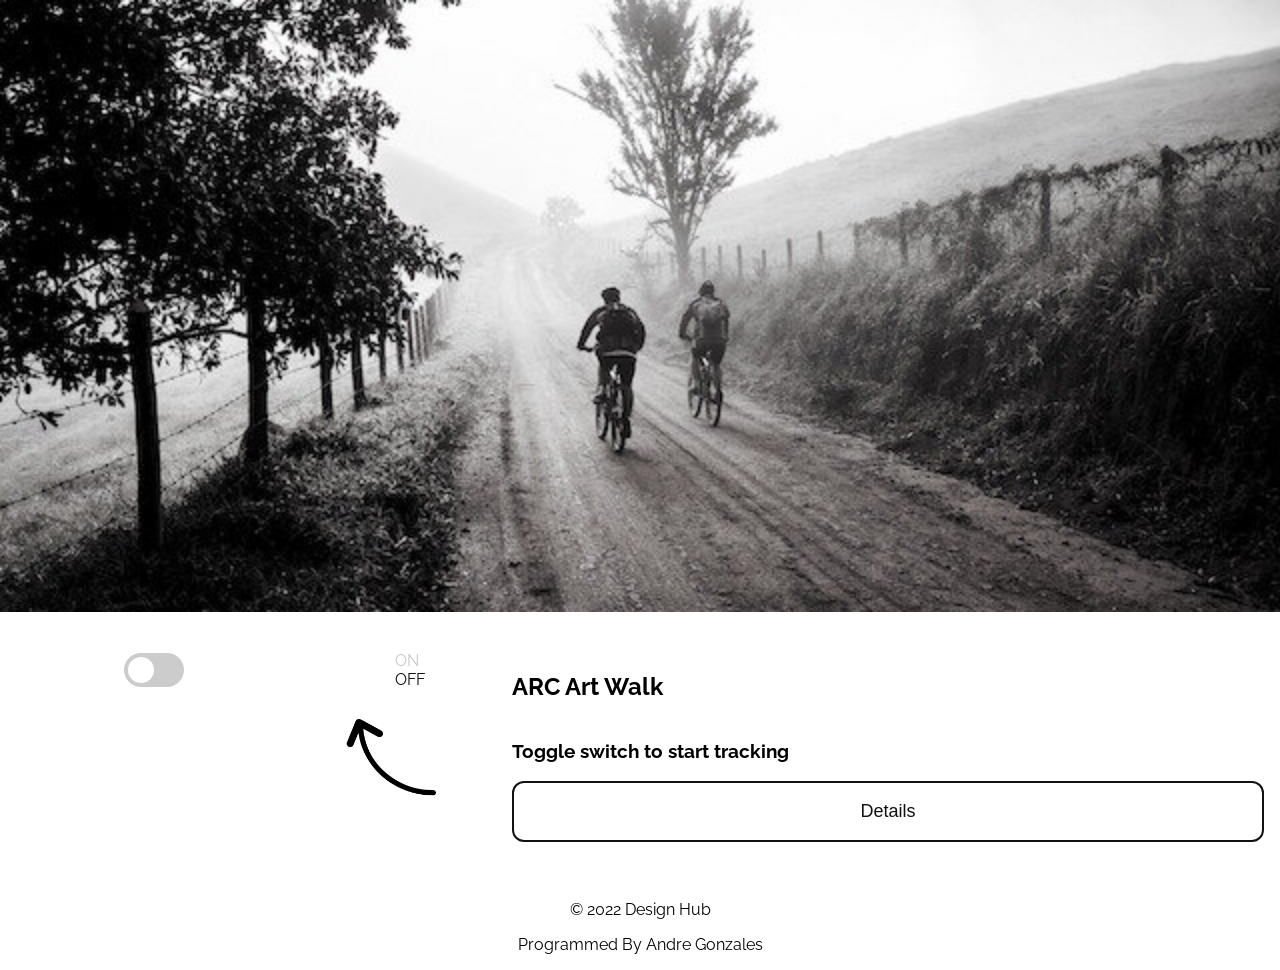
==== index.html @ c04d0523 "updated to dynamic location module generation system" ====
<!DOCTYPE html>
<html lang="en">
<head>
  <meta charset="UTF-8">
  <meta http-equiv="X-UA-Compatible" content="IE=edge">
  <meta name="viewport" content="width=device-width, initial-scale=1.0">
  <meta name="description" content="This is a testing site for discovering the benefits of PWA including GPS tracking.">
  <link rel="manifest" href="/manifest.json">
  <script src="/js/app.js" defer></script>
  <script src="/js/sidebar.js" defer></script>
  <title>ARC Art Department</title>
  <link rel="stylesheet" href="/css/main.css">
  <!-- IOS Support  -->
  <link rel="apple-touch-icon" href="/image/icon-192.png">
  <meta name="apple-mobile-web-app-status-bar" content="#111111">
  <meta name="theme-color" content="#111111">
  <link rel="icon" type="image/png" sizes="48x48" href="/image/favicon-48x48.png">
  <link rel="shortcut icon" href="./favicon.ico">

</head>
<body>
  <header>
    <nav>
      <div class="nav-menu-button">
        <!-- <button id="openBtn">&#9776; MENU</button> -->
      </div>
      <div id="sidebar" class="nav-sidebar">
        <button id="closeBtn">&times;</button>
        <!-- <a href="#">About The Project</a> -->
        <a href="#">Poems</a>
        <ul>
          <li><a href="https://sites.google.com/view/soundriver/home/the-poems/poem-1" target="_blank">Poem 1</a></li>
          <li><a href="https://sites.google.com/view/soundriver/home/the-poems/poem-2" target="_blank">Poem 2</a></li>
          <li><a href="https://sites.google.com/view/soundriver/home/the-poems/poem-3" target="_blank">Poem 3</a></li>
          <li><a href="https://sites.google.com/view/soundriver/home/the-poems/poem-4" target="_blank">Poem 4</a></li>
          <li><a href="https://sites.google.com/view/soundriver/home/the-poems/poem-5" target="_blank">Poem 5</a></li>
          <li><a href="https://sites.google.com/view/soundriver/home/the-poems/poem-6" target="_blank">Poem 6</a></li>
          <li><a href="https://sites.google.com/view/soundriver/home/the-poems/poem-7" target="_blank">Poem 7</a></li>
          <li><a href="https://sites.google.com/view/soundriver/home/the-poems/poem-8" target="_blank">Poem 8</a></li>
          <li><a href="https://sites.google.com/view/soundriver/home/the-poems/poem-9" target="_blank">Poem 9</a></li>
          <li><a href="https://sites.google.com/view/soundriver/home/the-poems/poem-10" target="_blank">Poem 10</a></li>
        </ul>
        <!-- <a href="#">Privacy Policy</a> -->
      </div>
    </nav>
  </header>
  <main>
    <div class="container">
      <section id="main-header" style="background-image: url(/image/mtb-image.jpg);">
        <button id="stop-sound">Pause &equals;</button>
        <button id="resume-sound">Resume &vrtri;</button>
      </section>
      <section id="main-content">
        <div class="content-container">
          <div class="tracking-controls">
            <div class="toggle-group">
              <label class="switch">
                <input type="checkbox" name="tracking-toggle" id="tracking-toggle" tabindex="0">
                <span class="slider round"></span>
              </label>
              <div class="power-indicator">
                <div id="on" class="dim">ON</div>
                <div id="off" class="lit">OFF</div>
              </div>

            </div>
            <div class="tracking-info">
              <div id="tracking-message-box">
                <div id="tracking-message">
                  <span id="tracking"></span>
                </div>
              </div>
              <div class="coordinate-container">
                <span id="sheets"></span>
                <span id="latDisplay"></span>
                <span id="longDisplay"></span>
              </div>
            </div>
          </div>
          <div class="info-content">
            <h2>ARC Art Walk</h2>
            <h3>
              <img class="arrow" src="/image/arrow-left-up.png" alt="arrow pointing to toggle">
              Toggle switch to start tracking</h3>
            <input type="button" value="Details" tabindex="1">
            <div id="details" class="no-display">
              <ol>
                <li>Please "Allow" locations permissions</li>
                <li>Allow or remove any popup blockers for this domain</li>
                <li>Toggle the Start switch to the on position and the poems will start launching automatically</li>
                <li>When you're done or to stop the app at any time, simply toggle the Start switch to the OFF postition</li>
              </ol>
            </div>
          </div>
        </div>
      </section>
    </div>
  </main>
  <footer>
    <div class="footer-details">
      &copy; 2022 Design Hub
      <p>Programmed By Andre Gonzales</p>
    </div>
  </footer>
</body>
</html>
---- css/main.css ----
@import url('https://fonts.googleapis.com/css2?family=Raleway:wght@300;400;600;700&display=swap');

body {
  margin: 0;
  padding: 0;
  box-sizing: border-box;
  height: 100%;
  font-family: 'Raleway', sans-serif;
}

 /* MENU AND SIDEBAR  */
.nav-sidebar {
  height: 100%;
  width: 0;
  position: fixed;
  z-index: 1;
  top: 0;
  right: 0;
  background-color: #111;
  overflow-x: hidden;
  padding-top: 1em;
  transition: 0.5s;
}

.nav-sidebar a {
  padding: 8px 8px 8px 32px;
  text-decoration: none;
  font-size: 2em;
  color: #818181;
  display: block;
  transition: 0.3s;
}

.nav-sidebar a:hover {
  color: #f1f1f1;
}
.nav-menu-button {
  display: inline-block;
  position: absolute;
  top: 1em;
  right: 1em;
}
ul {
  display: flex;
  flex-flow: column;
}
ul li {
  list-style: none;
}
ul li a {
  text-decoration: none;
}
#openBtn {
  background-color: transparent;
  border: none;
}
#closeBtn {
  position: absolute;
  top: 0;
  right: 25px;
  font-size: 36px;
  margin-left: 50px;
  background-color: transparent;
  color: #f1f1f1;
  border: none;
  
}

 /* TOGGLE SWITCH */
 .switch {
   --w:60px;
   --h:34px;
   position: relative;
   display: inline-block;
   width: var(--w);
   height: var(--h);
 }

 .switch input {
   opacity: 0;
   width: 0;
   height: 0;
 }

 .slider {
    position: absolute;
    cursor: pointer;
    top: 0;
    left: 0;
    right: 0;
    bottom: 0;
    background-color: #ccc;
    -webkit-transition: .4s;
    transition: .4s;
 }

 .slider::before {
  position: absolute;
  content: "";
  height: 26px;
  width: 26px;
  left: 4px;
  bottom: 4px;
  background-color: #fff;
  -webkit-transition: .4s;
  transition: .4s;
}
.slider.round {
  border-radius: 34px;
}
.slider:before {
  border-radius: 50%;
}
 
input:checked + .slider {
  background-color: #18191a;
}
input:focus + .slider {
  box-shadow: 0 0 1px #18191a;
}
 
input:checked + .slider:before {
  -webkit-transform: translateX(26px);
  -ms-transform: translateX(26px);
  transform: translateX(26px);
}

 /* MAIN CONTENT */
 .container, .container-fallback {
   height: 100vh;
   /* min-height: -webkit-fill-available; */
   display: flex;
   flex-flow: column;
 }
 .container-fallback {
   justify-content: center;
   align-items: center;
   color: #eff;
   background-color: #111;
 }
 .container-fallback a {
   color: #eff;
 }
 .fallback-image {
   font-size: 50vw;
 }
 #main-header {
   /* background-image: url(/image/mtb-image.jpg); */
   background-size: cover;
   background-position: center;
   width: 100%;
   height: 68%;
 }
 #main-content {
   display: flex;
   flex-flow: column;
   flex: 1 1 auto;
 }
 .content-container {
   display: grid;
   grid-template-columns: repeat(5, 1fr);
   height: 100%;
   width: 100%;
   flex: 1 1 auto;

 }

 .tracking-controls {
   display: grid;
   grid-template-rows: repeat(5, 1fr);
   height: 100%;
   grid-column: 1/3;
 }

 .toggle-group {
   display: grid;
   grid-template-columns: repeat(5, 1fr);
   grid-row: 1/3;
   position: relative;
 }
 .switch {
   grid-column: 1/4;
   justify-self: center;
   align-self: center;
   
 }
 .power-indicator {
   grid-column: 4/6;
   justify-self: center;
   align-self: center;
 }

 .lit {
  color: #111;
 }
 .dim {
  color: #cac8c8;
 }

 .tracking-info {
   display: grid;
   grid-template-rows: repeat(5, 1fr);
   grid-row: 3/6;
 }
 #tracking-message-box {
   visibility: hidden;
   overflow: hidden;
   z-index: 1;
   grid-row: 1/4;
   justify-self: center;
   align-self: center;
   width: 100%;
   height: 100%;
   filter: drop-shadow(0px 8px 4px #ccc);
 }

 .bounce-animation {
  animation: bounce 1.5s ease-out  infinite;
 }

 #tracking-message {
  display: flex;
  justify-content: center;
  align-items: center;
  clip-path: polygon(20% 0 , 80% 0, 80% 70%, 55% 70%, 50% 90%, 45% 70%, 20% 70% );
  background-color: #fff;
  width: 100%;
  height: 100%;

 }
 .coordinate-container {
   display: flex;
   flex-flow: column;
   justify-content: center;
   align-items: center;
   grid-row: 4/6;
   justify-self: center;
   align-self: center;
 }

 .info-content {
   display: flex;
   flex-flow: column;
   justify-content: center;
   align-items: flex-start;
   height: 100%;
   grid-column: 3/6;
   text-align: center;
   padding-right: 1em;
 }

 .info-content h3 {
   position: relative;
 }
 input[type="button"] {
   align-self: center;
   background-color: hsla(0, 0%, 100%, .8);
   color: #111;
   margin-bottom: 1em;
   padding: 1em;
   width: 100%;
   border: 2px solid #111;
   border-radius: 12px;
   box-shadow: none;
   font-size: large;
 }
 input[type="button"]:hover {
   background-color: #111;
   color: #fff;
 }

 .arrow {
   position: absolute;
   top: -100%;
   left: -60%;
   width: 5em;
   animation: reveal 3s linear;
 }
 .no-display {
   display: none;
 }
 .display {
   display: block;
 }
 ol {
   padding: 0;
   margin-top: 0;
   text-align: left;
 }
 .footer-details {
   width: 100%;
   text-align: center;
 }

 @keyframes reveal {
   0% {
     opacity: 0;
   }
   100% {
     opacity: 1;
   }
   
 }
 @keyframes bounce {
   0% {
     transform: translateY(0);
   }
   50% {
     transform: translateY(-10px);
   }
   100% {
     transform: translateY(0);
   }
 }
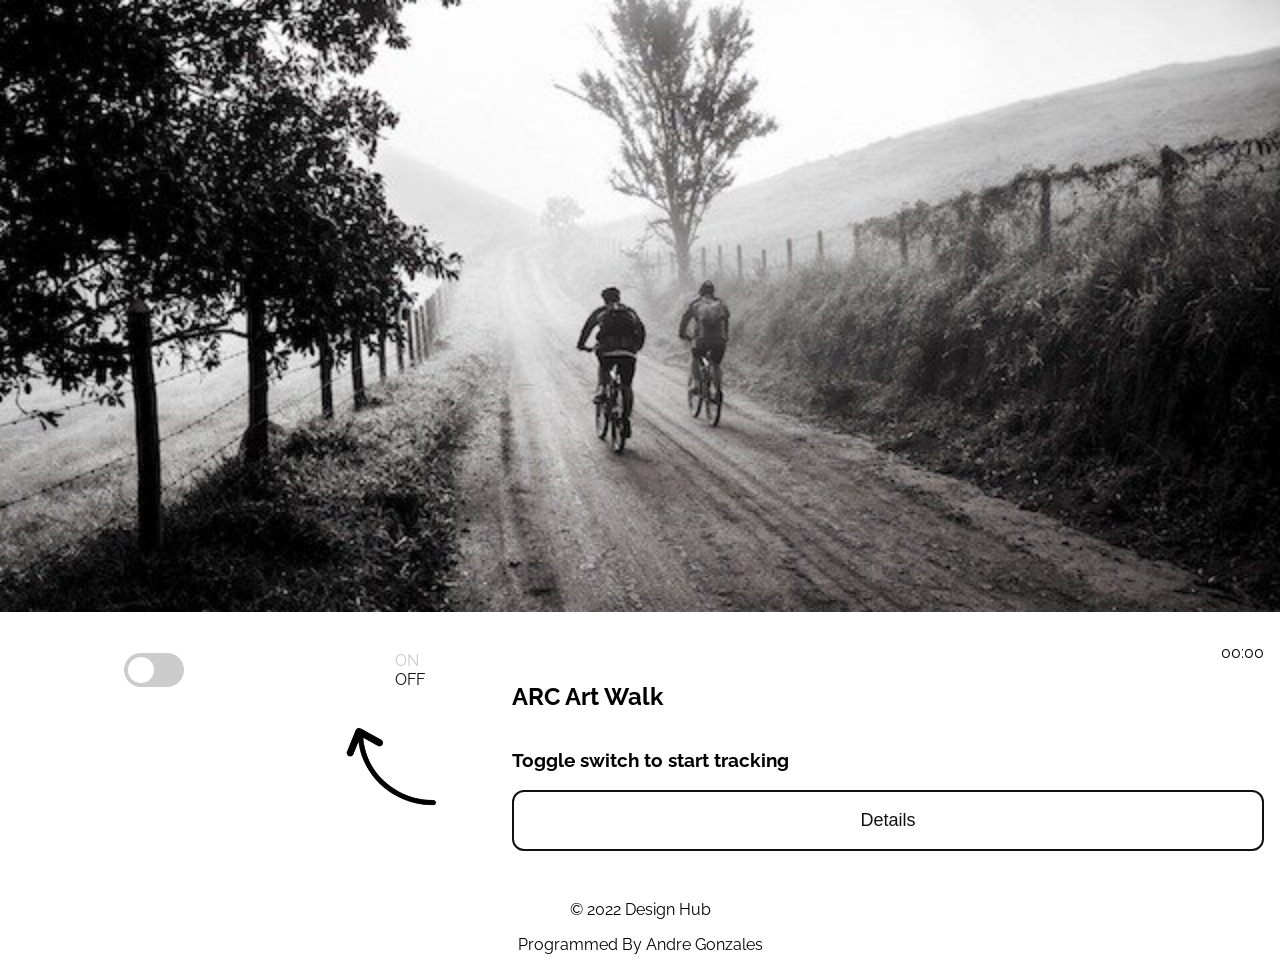
==== commit f7582fe9: "FEATURE: Added coundown timer display for sound file" ====
--- a/index.html
+++ b/index.html
@@ -20,13 +20,13 @@
 </head>
 <body>
   <header>
-    <nav>
+    <!-- <nav>
       <div class="nav-menu-button">
-        <!-- <button id="openBtn">&#9776; MENU</button> -->
+        <button id="openBtn">&#9776; MENU</button>
       </div>
       <div id="sidebar" class="nav-sidebar">
         <button id="closeBtn">&times;</button>
-        <!-- <a href="#">About The Project</a> -->
+        <a href="#">About The Project</a>
         <a href="#">Poems</a>
         <ul>
           <li><a href="https://sites.google.com/view/soundriver/home/the-poems/poem-1" target="_blank">Poem 1</a></li>
@@ -40,15 +40,15 @@
           <li><a href="https://sites.google.com/view/soundriver/home/the-poems/poem-9" target="_blank">Poem 9</a></li>
           <li><a href="https://sites.google.com/view/soundriver/home/the-poems/poem-10" target="_blank">Poem 10</a></li>
         </ul>
-        <!-- <a href="#">Privacy Policy</a> -->
+        <a href="#">Privacy Policy</a>
       </div>
-    </nav>
+    </nav> -->
   </header>
   <main>
     <div class="container">
       <section id="main-header" style="background-image: url(/image/mtb-image.jpg);">
-        <button id="stop-sound">Pause &equals;</button>
-        <button id="resume-sound">Resume &vrtri;</button>
+        <!-- <button id="stop-sound">Pause &equals;</button>
+        <button id="resume-sound">Resume &vrtri;</button> -->
       </section>
       <section id="main-content">
         <div class="content-container">
@@ -71,13 +71,17 @@
                 </div>
               </div>
               <div class="coordinate-container">
-                <span id="sheets"></span>
+                <span id="campLoc"></span>
+                <span id="artName"></span>
                 <span id="latDisplay"></span>
                 <span id="longDisplay"></span>
               </div>
             </div>
           </div>
           <div class="info-content">
+            <div id="countdown">
+              <span id="minuteDisplay">00</span><span>:</span><span id="secondDisplay">00</span>
+            </div>
             <h2>ARC Art Walk</h2>
             <h3>
               <img class="arrow" src="/image/arrow-left-up.png" alt="arrow pointing to toggle">
--- a/css/main.css
+++ b/css/main.css
@@ -252,6 +252,9 @@
  .info-content h3 {
    position: relative;
  }
+ #countdown {
+   align-self: flex-end;
+ }
  input[type="button"] {
    align-self: center;
    background-color: hsla(0, 0%, 100%, .8);
